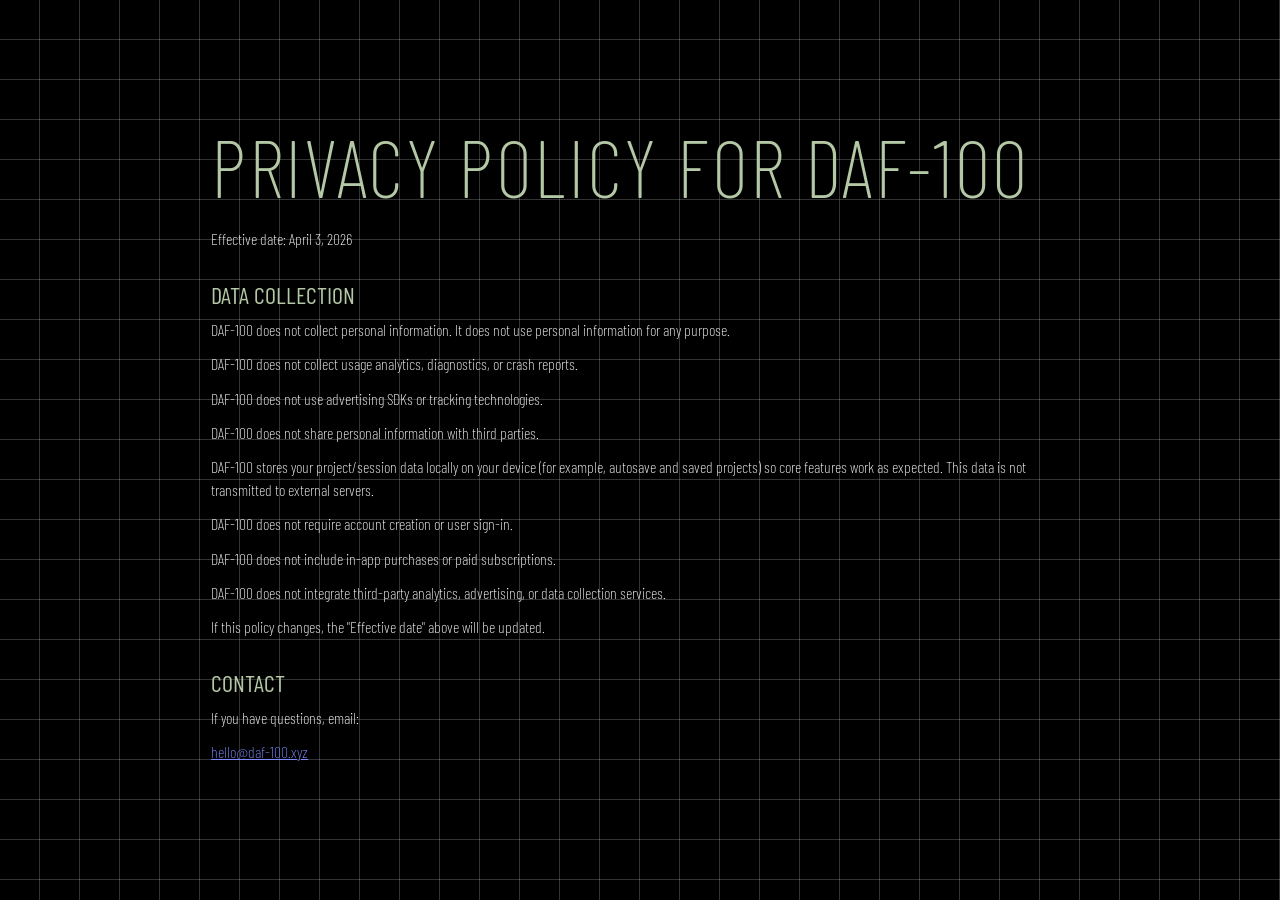
==== privacy-policy.html @ 6fdcc110 "Add privacy policy" ====
<!doctype html>
<html lang="en">
<head>
  <meta charset="utf-8">
  <meta name="viewport" content="width=device-width, initial-scale=1">
  <title>Privacy Policy | DAF-100</title>
  <link rel="preconnect" href="https://fonts.googleapis.com">
  <link rel="preconnect" href="https://fonts.gstatic.com" crossorigin>
  <link href="https://fonts.googleapis.com/css2?family=Barlow+Condensed:wght@200;300;400;600;700&display=swap" rel="stylesheet">
  <link rel="stylesheet" href="./styles.css">
</head>
<body>
  <main>
    <article class="frame policy">
      <h1>Privacy Policy for DAF-100</h1>
      <p>Effective date: April 3, 2026</p>

      <section>
        <h2>Data Collection</h2>
        <p>DAF-100 does not collect personal information. It does not use personal information for any purpose.</p>
        <p>DAF-100 does not collect usage analytics, diagnostics, or crash reports.</p>
        <p>DAF-100 does not use advertising SDKs or tracking technologies.</p>
        <p>DAF-100 does not share personal information with third parties.</p>
        <p>DAF-100 stores your project/session data locally on your device (for example, autosave and saved projects) so core features work as expected. This data is not transmitted to external servers.</p>
        <p>DAF-100 does not require account creation or user sign-in.</p>
        <p>DAF-100 does not include in-app purchases or paid subscriptions.</p>
        <p>DAF-100 does not integrate third-party analytics, advertising, or data collection services.</p>
        <p>If this policy changes, the "Effective date" above will be updated.</p>
      </section>

      <section>
        <h2>Contact</h2>
        <p>If you have questions, email:</p>
        <p><a href="mailto:hello@daf-100.xyz">hello@daf-100.xyz</a></p>
      </section>
    </article>
  </main>
</body>
</html>
---- styles.css ----
:root {
  /* App color tokens from Style/AppStyle.swift */
  --black: #000000;
  --grey-00: #1d1c1b;
  --grey-10: #2e2d2c;
  --grey-20: #3e3d3c;
  --grey-30: #5b5b5a;
  --grey-40: #81807e;
  --grey-50: #a5a4a2;
  --grey-80: #c6c6c4;
  --danger: #ae0a0a;
  --danger-bg: #4f1617;
  --danger-bg-dark: #260202;
  --primary: #b5c8a6;
  --primary-bg: #363935;
  --secondary: #7f8cff;
  --secondary-bg: #2c3159;
  --white: #ffffff;
  --grid-line: rgba(255, 255, 255, 0.2);

  --app-bg: var(--black);
  --app-text: var(--primary);
  --app-muted: var(--grey-40);
  --app-border: var(--grey-30);
}

* {
  box-sizing: border-box;
}

html,
body {
  margin: 0;
  min-height: 100%;
}

body {
  font-family: "Barlow Condensed", sans-serif;
  background-color: var(--app-bg);
  color: var(--app-text);
  background-image:
    repeating-linear-gradient(
      to right,
      transparent 0 39px,
      var(--grid-line) 39px 40px
    ),
    repeating-linear-gradient(
      to bottom,
      transparent 0 39px,
      var(--grid-line) 39px 40px
    );
}

main {
  min-height: 100vh;
  display: grid;
  place-items: center;
  padding: 24px;
}

.frame {
  width: min(960px, 100%);
  padding: clamp(20px, 4vw, 56px);
  display: grid;
  gap: 24px;
}

.logo {
  width: 100%;
  height: auto;
}

.uppercase {
  text-transform: uppercase;
}

.policy h1 {
  margin: 0;
  font-size: clamp(44px, 13vw, 148px);
  line-height: 0.9;
  letter-spacing: 0.03em;
  font-weight: 200;
  text-transform: uppercase;
}

h2 {
  margin: 0 0 0.5rem 0;
  font-size: 1.5rem;
  line-height: 1;
  font-weight: 400;
  color: var(--app-text);
  text-transform: uppercase;
}

p {
  margin: 0 0 0.5rem 0;
  font-size: clamp(20px, 2.2vw, 34px);
  line-height: 1.4;
  font-weight: 200;
  color: var(--white);
}

a {
  color: var(--secondary);
}

.accent {
  color: var(--secondary) !important;
}

.policy h1 {
  font-size: clamp(36px, 8vw, 80px);
  line-height: 0.95;
}

.policy p {
  font-size: 1rem;
}

.policy section {
  display: grid;
  gap: 4px;
}
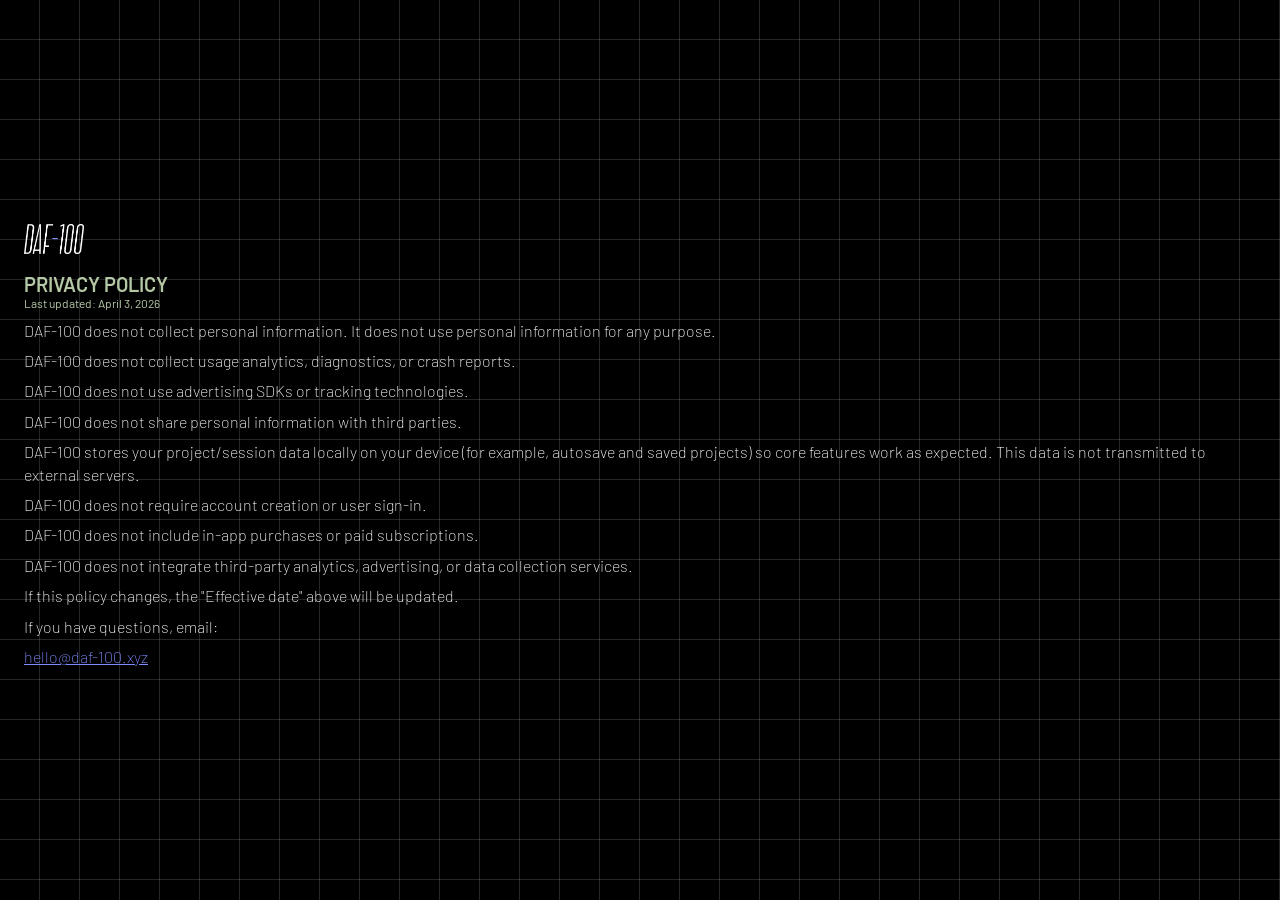
==== commit 733ac00d: "Update styles and content" ====
--- a/privacy-policy.html
+++ b/privacy-policy.html
@@ -6,17 +6,19 @@
   <title>Privacy Policy | DAF-100</title>
   <link rel="preconnect" href="https://fonts.googleapis.com">
   <link rel="preconnect" href="https://fonts.gstatic.com" crossorigin>
-  <link href="https://fonts.googleapis.com/css2?family=Barlow+Condensed:wght@200;300;400;600;700&display=swap" rel="stylesheet">
+  <link href="https://fonts.googleapis.com/css2?family=Barlow:wght@200;300;400;600;700&display=swap" rel="stylesheet">
   <link rel="stylesheet" href="./styles.css">
 </head>
 <body>
   <main>
     <article class="frame policy">
-      <h1>Privacy Policy for DAF-100</h1>
-      <p>Effective date: April 3, 2026</p>
+      <div class="m-b-md">
+        <img class="logo-sm" src="./logo.png" alt="DAF-100 logo">
+      </div>
+      <h1>Privacy Policy</h1>
+      <p class="text-400 text-sm accent">Last updated: April 3, 2026</p>
 
       <section>
-        <h2>Data Collection</h2>
         <p>DAF-100 does not collect personal information. It does not use personal information for any purpose.</p>
         <p>DAF-100 does not collect usage analytics, diagnostics, or crash reports.</p>
         <p>DAF-100 does not use advertising SDKs or tracking technologies.</p>
@@ -29,7 +31,6 @@
       </section>
 
       <section>
-        <h2>Contact</h2>
         <p>If you have questions, email:</p>
         <p><a href="mailto:hello@daf-100.xyz">hello@daf-100.xyz</a></p>
       </section>
--- a/styles.css
+++ b/styles.css
@@ -1,3 +1,6 @@
+/* -------------------------------------------------- */
+/* Theme Tokens                                       */
+/* -------------------------------------------------- */
 :root {
   /* App color tokens from Style/AppStyle.swift */
   --black: #000000;
@@ -16,7 +19,7 @@
   --secondary: #7f8cff;
   --secondary-bg: #2c3159;
   --white: #ffffff;
-  --grid-line: rgba(255, 255, 255, 0.2);
+  --grid-line: rgba(255, 255, 255, 0.15);
 
   --app-bg: var(--black);
   --app-text: var(--primary);
@@ -24,6 +27,9 @@
   --app-border: var(--grey-30);
 }
 
+/* -------------------------------------------------- */
+/* Base / Reset                                       */
+/* -------------------------------------------------- */
 * {
   box-sizing: border-box;
 }
@@ -34,8 +40,11 @@
   min-height: 100%;
 }
 
+/* -------------------------------------------------- */
+/* App Shell                                          */
+/* -------------------------------------------------- */
 body {
-  font-family: "Barlow Condensed", sans-serif;
+  font-family: "Barlow", sans-serif;
   background-color: var(--app-bg);
   color: var(--app-text);
   background-image:
@@ -58,43 +67,43 @@
   padding: 24px;
 }
 
-.frame {
-  width: min(960px, 100%);
-  padding: clamp(20px, 4vw, 56px);
-  display: grid;
-  gap: 24px;
-}
-
+/* -------------------------------------------------- */
+/* Media                                              */
+/* -------------------------------------------------- */
 .logo {
   width: 100%;
   height: auto;
 }
 
-.uppercase {
-  text-transform: uppercase;
+.logo-sm {
+  width: 60px;
+  height: auto;
 }
 
-.policy h1 {
+/* -------------------------------------------------- */
+/* Typography                                         */
+/* -------------------------------------------------- */
+h1 {
   margin: 0;
-  font-size: clamp(44px, 13vw, 148px);
-  line-height: 0.9;
-  letter-spacing: 0.03em;
-  font-weight: 200;
+  font-size: 1.25rem;
+  line-height: 1.1;
+  font-weight: 600;
   text-transform: uppercase;
+  padding: 0;
 }
 
 h2 {
   margin: 0 0 0.5rem 0;
-  font-size: 1.5rem;
-  line-height: 1;
-  font-weight: 400;
+  font-size: 1rem;
+  line-height: 1.2;
+  font-weight: 600;
   color: var(--app-text);
   text-transform: uppercase;
 }
 
 p {
   margin: 0 0 0.5rem 0;
-  font-size: clamp(20px, 2.2vw, 34px);
+  font-size: 1rem;
   line-height: 1.4;
   font-weight: 200;
   color: var(--white);
@@ -105,19 +114,28 @@
 }
 
 .accent {
-  color: var(--secondary) !important;
+  color: var(--primary) !important;
 }
 
-.policy h1 {
-  font-size: clamp(36px, 8vw, 80px);
-  line-height: 0.95;
+/* -------------------------------------------------- */
+/* Utilities                                          */
+/* -------------------------------------------------- */
+.uppercase {
+  text-transform: uppercase;
 }
 
-.policy p {
-  font-size: 1rem;
+.text-sm {
+  font-size: 0.75rem;
 }
 
-.policy section {
-  display: grid;
-  gap: 4px;
+.text-400 {
+  font-weight: 400;
 }
+
+.text-primary {
+  color: var(--primary);
+}
+
+.m-b-md {
+  margin-bottom: 1rem;
+}
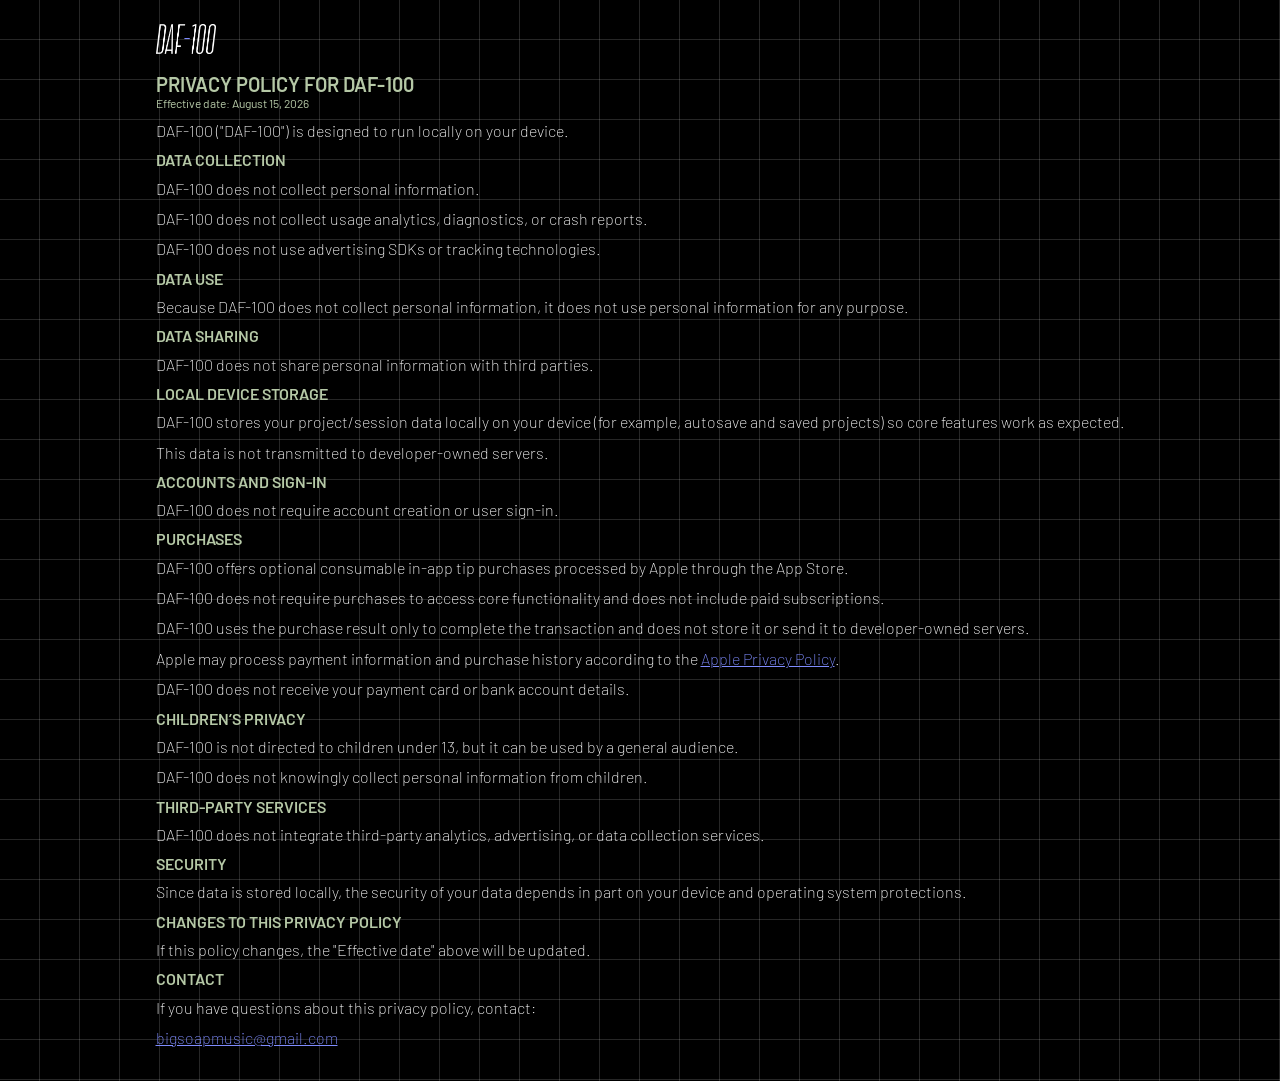
==== commit be054f79: "Update privacy policy Sync the website policy with the app policy, including tip purchases, local da" ====
--- a/privacy-policy.html
+++ b/privacy-policy.html
@@ -15,24 +15,75 @@
       <div class="m-b-md">
         <img class="logo-sm" src="./logo.png" alt="DAF-100 logo">
       </div>
-      <h1>Privacy Policy</h1>
-      <p class="text-400 text-sm accent">Last updated: April 3, 2026</p>
+      <h1>Privacy Policy for DAF-100</h1>
+      <p class="text-400 text-sm accent">Effective date: August 15, 2026</p>
 
       <section>
-        <p>DAF-100 does not collect personal information. It does not use personal information for any purpose.</p>
+        <p>DAF-100 ("DAF-100") is designed to run locally on your device.</p>
+      </section>
+
+      <section>
+        <h2>Data Collection</h2>
+        <p>DAF-100 does not collect personal information.</p>
         <p>DAF-100 does not collect usage analytics, diagnostics, or crash reports.</p>
         <p>DAF-100 does not use advertising SDKs or tracking technologies.</p>
+      </section>
+
+      <section>
+        <h2>Data Use</h2>
+        <p>Because DAF-100 does not collect personal information, it does not use personal information for any purpose.</p>
+      </section>
+
+      <section>
+        <h2>Data Sharing</h2>
         <p>DAF-100 does not share personal information with third parties.</p>
-        <p>DAF-100 stores your project/session data locally on your device (for example, autosave and saved projects) so core features work as expected. This data is not transmitted to external servers.</p>
+      </section>
+
+      <section>
+        <h2>Local Device Storage</h2>
+        <p>DAF-100 stores your project/session data locally on your device (for example, autosave and saved projects) so core features work as expected.</p>
+        <p>This data is not transmitted to developer-owned servers.</p>
+      </section>
+
+      <section>
+        <h2>Accounts and Sign-In</h2>
         <p>DAF-100 does not require account creation or user sign-in.</p>
-        <p>DAF-100 does not include in-app purchases or paid subscriptions.</p>
+      </section>
+
+      <section>
+        <h2>Purchases</h2>
+        <p>DAF-100 offers optional consumable in-app tip purchases processed by Apple through the App Store.</p>
+        <p>DAF-100 does not require purchases to access core functionality and does not include paid subscriptions.</p>
+        <p>DAF-100 uses the purchase result only to complete the transaction and does not store it or send it to developer-owned servers.</p>
+        <p>Apple may process payment information and purchase history according to the <a href="https://www.apple.com/legal/privacy/">Apple Privacy Policy</a>.</p>
+        <p>DAF-100 does not receive your payment card or bank account details.</p>
+      </section>
+
+      <section>
+        <h2>Children’s Privacy</h2>
+        <p>DAF-100 is not directed to children under 13, but it can be used by a general audience.</p>
+        <p>DAF-100 does not knowingly collect personal information from children.</p>
+      </section>
+
+      <section>
+        <h2>Third-Party Services</h2>
         <p>DAF-100 does not integrate third-party analytics, advertising, or data collection services.</p>
+      </section>
+
+      <section>
+        <h2>Security</h2>
+        <p>Since data is stored locally, the security of your data depends in part on your device and operating system protections.</p>
+      </section>
+
+      <section>
+        <h2>Changes to This Privacy Policy</h2>
         <p>If this policy changes, the "Effective date" above will be updated.</p>
       </section>
 
       <section>
-        <p>If you have questions, email:</p>
-        <p><a href="mailto:hello@daf-100.xyz">hello@daf-100.xyz</a></p>
+        <h2>Contact</h2>
+        <p>If you have questions about this privacy policy, contact:</p>
+        <p><a href="mailto:bigsoapmusic@gmail.com">bigsoapmusic@gmail.com</a></p>
       </section>
     </article>
   </main>
--- a/styles.css
+++ b/styles.css
@@ -115,6 +115,7 @@
 
 .accent {
   color: var(--primary) !important;
+  font-weight: bold;
 }
 
 /* -------------------------------------------------- */
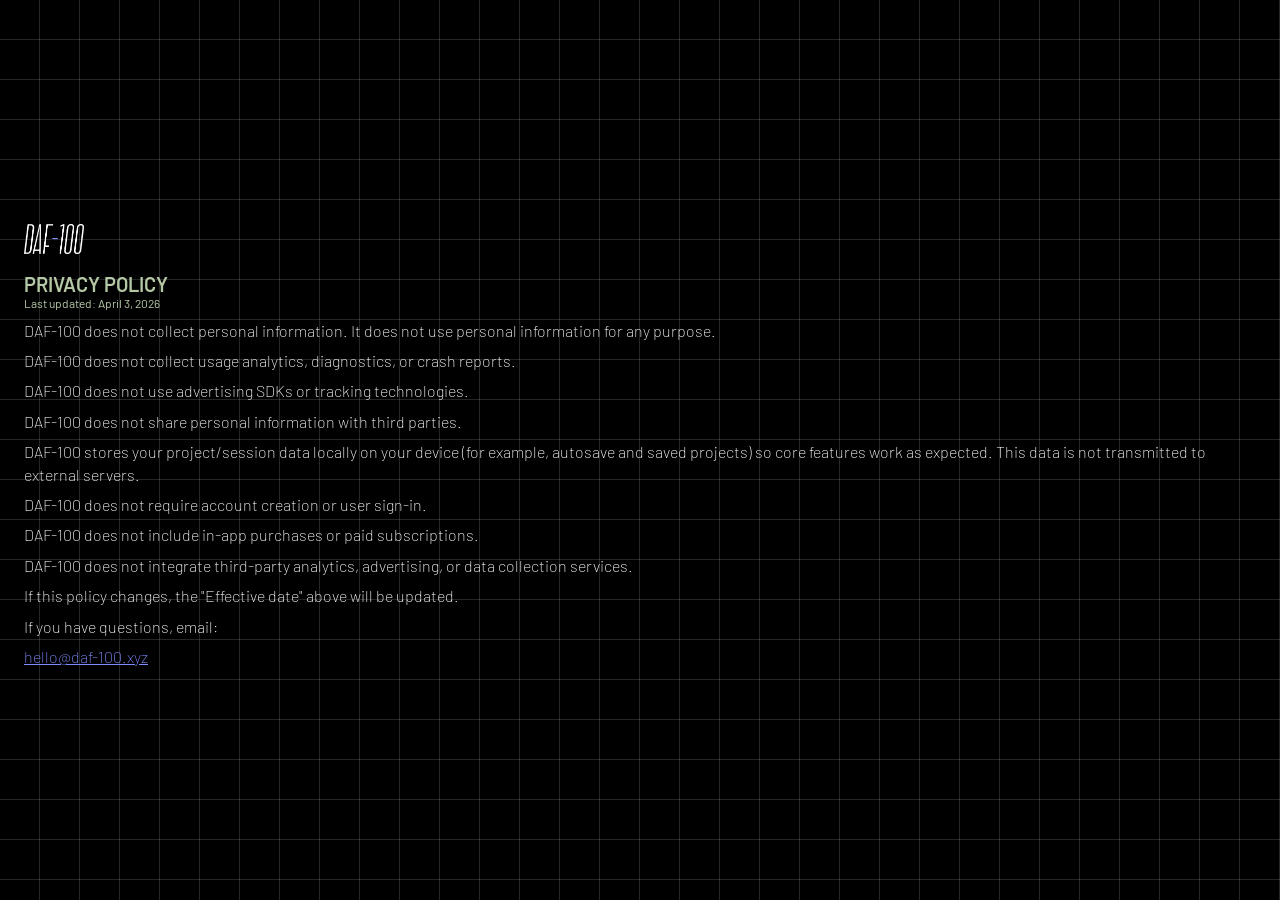
==== commit f735fea0: "Revert "Update privacy policy" This reverts commit be054f79915f4357b98b3635dd5cfa81c771ff24." ====
--- a/privacy-policy.html
+++ b/privacy-policy.html
@@ -15,75 +15,24 @@
       <div class="m-b-md">
         <img class="logo-sm" src="./logo.png" alt="DAF-100 logo">
       </div>
-      <h1>Privacy Policy for DAF-100</h1>
-      <p class="text-400 text-sm accent">Effective date: August 15, 2026</p>
+      <h1>Privacy Policy</h1>
+      <p class="text-400 text-sm accent">Last updated: April 3, 2026</p>
 
       <section>
-        <p>DAF-100 ("DAF-100") is designed to run locally on your device.</p>
-      </section>
-
-      <section>
-        <h2>Data Collection</h2>
-        <p>DAF-100 does not collect personal information.</p>
+        <p>DAF-100 does not collect personal information. It does not use personal information for any purpose.</p>
         <p>DAF-100 does not collect usage analytics, diagnostics, or crash reports.</p>
         <p>DAF-100 does not use advertising SDKs or tracking technologies.</p>
-      </section>
-
-      <section>
-        <h2>Data Use</h2>
-        <p>Because DAF-100 does not collect personal information, it does not use personal information for any purpose.</p>
-      </section>
-
-      <section>
-        <h2>Data Sharing</h2>
         <p>DAF-100 does not share personal information with third parties.</p>
-      </section>
-
-      <section>
-        <h2>Local Device Storage</h2>
-        <p>DAF-100 stores your project/session data locally on your device (for example, autosave and saved projects) so core features work as expected.</p>
-        <p>This data is not transmitted to developer-owned servers.</p>
-      </section>
-
-      <section>
-        <h2>Accounts and Sign-In</h2>
+        <p>DAF-100 stores your project/session data locally on your device (for example, autosave and saved projects) so core features work as expected. This data is not transmitted to external servers.</p>
         <p>DAF-100 does not require account creation or user sign-in.</p>
-      </section>
-
-      <section>
-        <h2>Purchases</h2>
-        <p>DAF-100 offers optional consumable in-app tip purchases processed by Apple through the App Store.</p>
-        <p>DAF-100 does not require purchases to access core functionality and does not include paid subscriptions.</p>
-        <p>DAF-100 uses the purchase result only to complete the transaction and does not store it or send it to developer-owned servers.</p>
-        <p>Apple may process payment information and purchase history according to the <a href="https://www.apple.com/legal/privacy/">Apple Privacy Policy</a>.</p>
-        <p>DAF-100 does not receive your payment card or bank account details.</p>
-      </section>
-
-      <section>
-        <h2>Children’s Privacy</h2>
-        <p>DAF-100 is not directed to children under 13, but it can be used by a general audience.</p>
-        <p>DAF-100 does not knowingly collect personal information from children.</p>
-      </section>
-
-      <section>
-        <h2>Third-Party Services</h2>
+        <p>DAF-100 does not include in-app purchases or paid subscriptions.</p>
         <p>DAF-100 does not integrate third-party analytics, advertising, or data collection services.</p>
-      </section>
-
-      <section>
-        <h2>Security</h2>
-        <p>Since data is stored locally, the security of your data depends in part on your device and operating system protections.</p>
-      </section>
-
-      <section>
-        <h2>Changes to This Privacy Policy</h2>
         <p>If this policy changes, the "Effective date" above will be updated.</p>
       </section>
 
       <section>
-        <h2>Contact</h2>
-        <p>If you have questions about this privacy policy, contact:</p>
-        <p><a href="mailto:bigsoapmusic@gmail.com">bigsoapmusic@gmail.com</a></p>
+        <p>If you have questions, email:</p>
+        <p><a href="mailto:hello@daf-100.xyz">hello@daf-100.xyz</a></p>
       </section>
     </article>
   </main>
